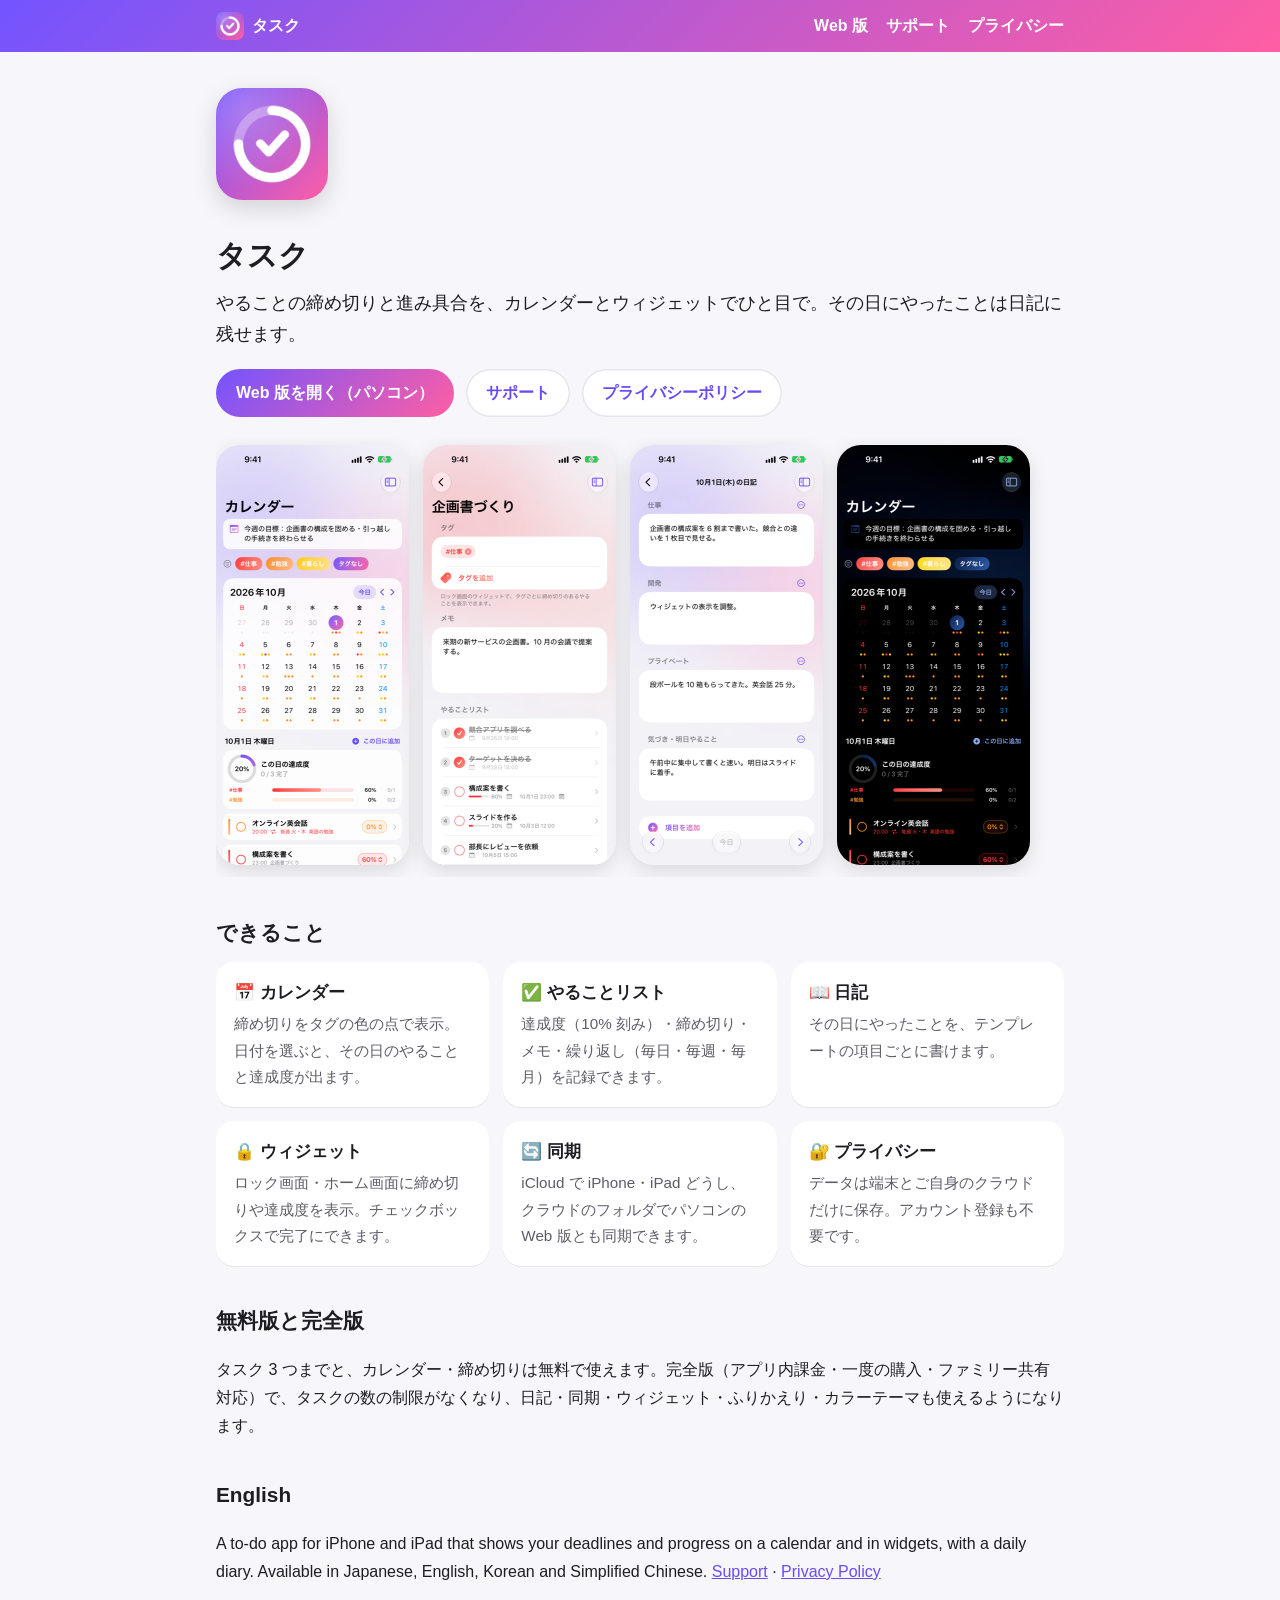
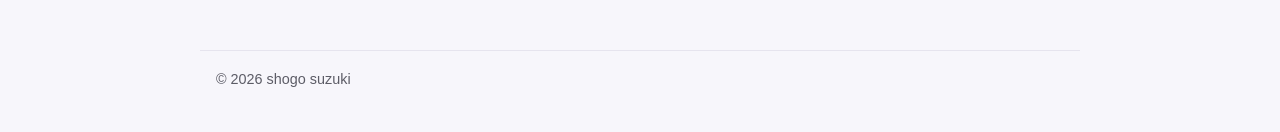
==== index.html @ 1c1f7e0b "公開ページを更新（task-app a67f781）" ====
<!doctype html>
<html lang="ja">
<head>
<meta charset="utf-8">
<meta name="viewport" content="width=device-width, initial-scale=1">
<title>タスク - 締め切りカレンダーと日記</title>
<link rel="icon" href="icon.png">
<link rel="stylesheet" href="site.css">
</head>
<body>
<header class="top-bar">
  <nav>
    <a class="brand" href=""><img src="icon.png" alt="">タスク</a>
    <a href="app/">Web 版</a>
    <a href="support/">サポート</a>
    <a href="privacy/">プライバシー</a>
  </nav>
</header>
<main>
<div class="hero">
  <img class="icon" src="icon.png" alt="">
  <div>
    <h1>タスク</h1>
    <p class="lead">やることの締め切りと進み具合を、カレンダーとウィジェットでひと目で。その日にやったことは日記に残せます。</p>
  </div>
</div>

<div class="buttons">
  <a class="button" href="app/">Web 版を開く（パソコン）</a>
  <a class="button secondary" href="support/">サポート</a>
  <a class="button secondary" href="privacy/">プライバシーポリシー</a>
</div>

<div class="shots">
  <img src="shots/01-calendar.png" alt="カレンダー">
  <img src="shots/02-task-detail.png" alt="タスクの詳細">
  <img src="shots/04-diary.png" alt="日記">
  <img src="shots/06-dark-mode.png" alt="ダークモード">
</div>

<h2>できること</h2>
<div class="cards">
  <div class="card"><h3>📅 カレンダー</h3><p>締め切りをタグの色の点で表示。日付を選ぶと、その日のやることと達成度が出ます。</p></div>
  <div class="card"><h3>✅ やることリスト</h3><p>達成度（10% 刻み）・締め切り・メモ・繰り返し（毎日・毎週・毎月）を記録できます。</p></div>
  <div class="card"><h3>📖 日記</h3><p>その日にやったことを、テンプレートの項目ごとに書けます。</p></div>
  <div class="card"><h3>🔒 ウィジェット</h3><p>ロック画面・ホーム画面に締め切りや達成度を表示。チェックボックスで完了にできます。</p></div>
  <div class="card"><h3>🔄 同期</h3><p>iCloud で iPhone・iPad どうし、クラウドのフォルダでパソコンの Web 版とも同期できます。</p></div>
  <div class="card"><h3>🔐 プライバシー</h3><p>データは端末とご自身のクラウドだけに保存。アカウント登録も不要です。</p></div>
</div>

<h2>無料版と完全版</h2>
<p>タスク 3 つまでと、カレンダー・締め切りは無料で使えます。完全版（アプリ内課金・一度の購入・ファミリー共有対応）で、タスクの数の制限がなくなり、日記・同期・ウィジェット・ふりかえり・カラーテーマも使えるようになります。</p>

<h2>English</h2>
<p>A to-do app for iPhone and iPad that shows your deadlines and progress on a calendar and in widgets, with a daily diary. Available in Japanese, English, Korean and Simplified Chinese. <a href="support/#english">Support</a> · <a href="privacy/en.html">Privacy Policy</a></p>

</main>
<footer>© 2026 shogo suzuki</footer>
</body>
</html>
---- site.css ----
/* 公開ページ（紹介・サポート・プライバシーポリシー）の共通スタイル。色はアプリのポップのテーマに合わせる */
:root {
  --accent: #6a4bf5;
  --grad-a: #7354ff;
  --grad-b: #ff5ea3;
  --text: #1d1d22;
  --secondary: #5c5c66;
  --bg: #f7f6fb;
  --card: #ffffff;
  --line: #e6e4ee;
  color-scheme: light dark;
}
@media (prefers-color-scheme: dark) {
  :root {
    --accent: #9e8aff;
    --text: #f2f2f5;
    --secondary: #a8a8b3;
    --bg: #121216;
    --card: #1d1d23;
    --line: #2c2c35;
  }
}

* {
  box-sizing: border-box;
}
body {
  margin: 0;
  font-family:
    -apple-system, BlinkMacSystemFont, "Hiragino Sans",
    "Hiragino Kaku Gothic ProN", "Segoe UI", "Yu Gothic UI", Meiryo, sans-serif;
  line-height: 1.75;
  color: var(--text);
  background: var(--bg);
}
a {
  color: var(--accent);
}

.top-bar {
  background: linear-gradient(135deg, var(--grad-a), var(--grad-b));
  color: #fff;
}
.top-bar nav {
  max-width: 880px;
  margin: 0 auto;
  padding: 12px 16px;
  display: flex;
  gap: 18px;
  flex-wrap: wrap;
  align-items: center;
}
.top-bar a {
  color: #fff;
  text-decoration: none;
  font-weight: 600;
}
.top-bar .brand {
  margin-right: auto;
  display: flex;
  align-items: center;
  gap: 8px;
}
.top-bar .brand img {
  width: 28px;
  height: 28px;
  border-radius: 7px;
}

main {
  max-width: 880px;
  margin: 0 auto;
  padding: 24px 16px 48px;
}
h1 {
  font-size: 1.9rem;
  line-height: 1.3;
  margin: 0.4em 0;
}
h2 {
  font-size: 1.3rem;
  margin: 1.8em 0 0.5em;
}
p,
li {
  color: var(--text);
}
.muted {
  color: var(--secondary);
}

.hero {
  display: flex;
  gap: 24px;
  align-items: center;
  flex-wrap: wrap;
  margin: 12px 0 8px;
}
.hero img.icon {
  width: 112px;
  height: 112px;
  border-radius: 26px;
  box-shadow: 0 8px 24px rgb(0 0 0 / 0.15);
}
.hero .lead {
  font-size: 1.1rem;
  margin: 0;
}

.buttons {
  display: flex;
  gap: 12px;
  flex-wrap: wrap;
  margin: 20px 0;
}
.button {
  display: inline-block;
  padding: 10px 20px;
  border-radius: 99px;
  font-weight: 700;
  text-decoration: none;
  background: linear-gradient(135deg, var(--grad-a), var(--grad-b));
  color: #fff;
}
.button.secondary {
  background: var(--card);
  color: var(--accent);
  box-shadow: inset 0 0 0 1.5px var(--line);
}

.cards {
  display: grid;
  grid-template-columns: repeat(auto-fit, minmax(240px, 1fr));
  gap: 14px;
}
.card {
  background: var(--card);
  border-radius: 18px;
  padding: 16px 18px;
  box-shadow: 0 1px 0 var(--line);
}
.card h3 {
  margin: 0 0 4px;
  font-size: 1.05rem;
}
.card p {
  margin: 0;
  color: var(--secondary);
  font-size: 0.95rem;
}

.shots {
  display: flex;
  gap: 14px;
  overflow-x: auto;
  padding: 8px 0 12px;
}
.shots img {
  height: 420px;
  border-radius: 24px;
  box-shadow: 0 6px 20px rgb(0 0 0 / 0.12);
  flex: none;
}

.faq dt {
  font-weight: 700;
  margin-top: 1.2em;
}
.faq dd {
  margin: 0.2em 0 0;
  color: var(--secondary);
}

footer {
  max-width: 880px;
  margin: 0 auto;
  padding: 16px 16px 40px;
  color: var(--secondary);
  font-size: 0.9rem;
  border-top: 1px solid var(--line);
}

@media (max-width: 600px) {
  h1 {
    font-size: 1.5rem;
  }
  .hero img.icon {
    width: 84px;
    height: 84px;
    border-radius: 20px;
  }
  .shots img {
    height: 340px;
  }
}
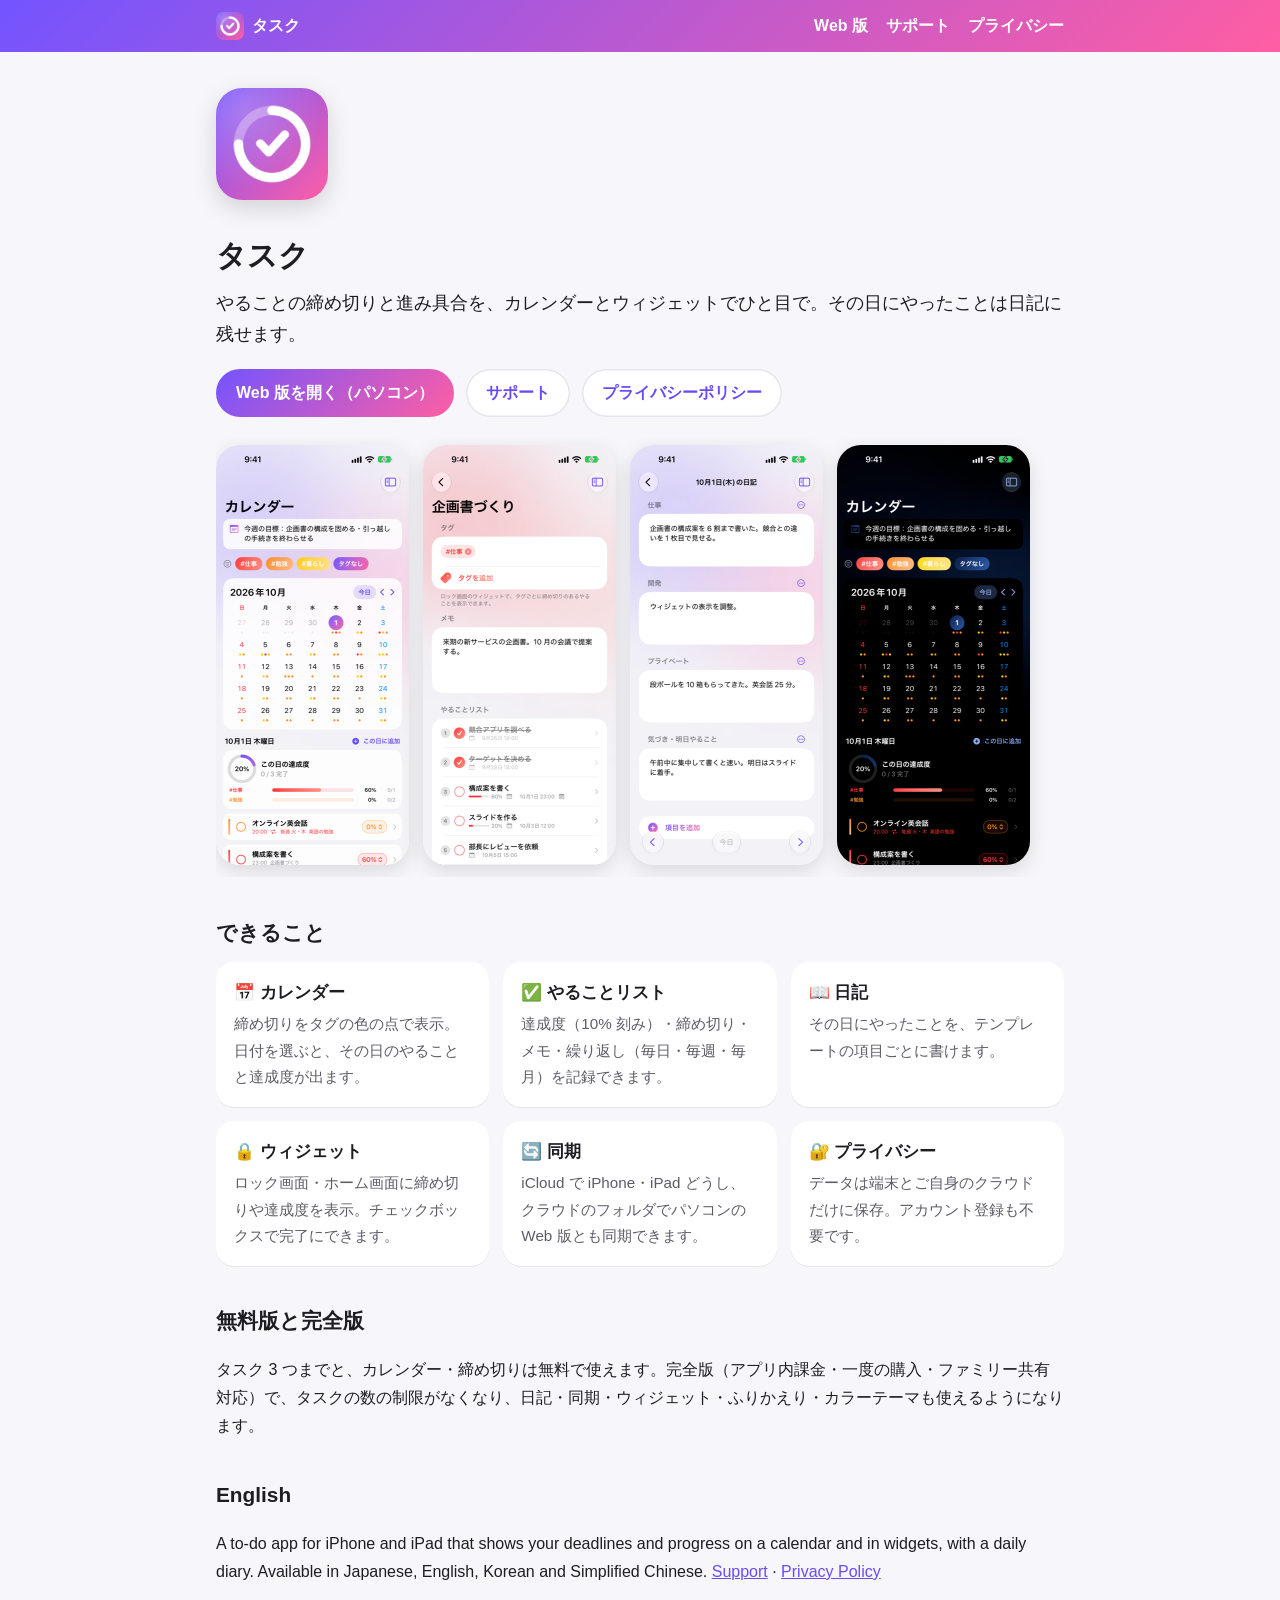
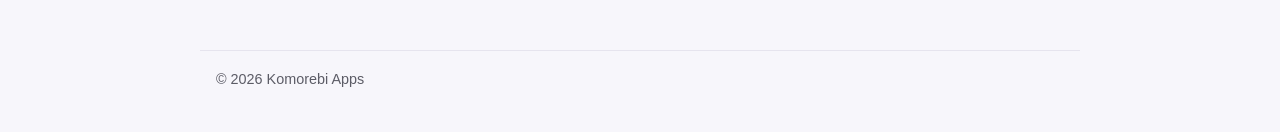
==== commit ece2faee: "公開ページを更新（task-app 69c550e）" ====
--- a/index.html
+++ b/index.html
@@ -55,6 +55,6 @@
 <p>A to-do app for iPhone and iPad that shows your deadlines and progress on a calendar and in widgets, with a daily diary. Available in Japanese, English, Korean and Simplified Chinese. <a href="support/#english">Support</a> · <a href="privacy/en.html">Privacy Policy</a></p>
 
 </main>
-<footer>© 2026 shogo suzuki</footer>
+<footer>© 2026 Komorebi Apps</footer>
 </body>
 </html>
